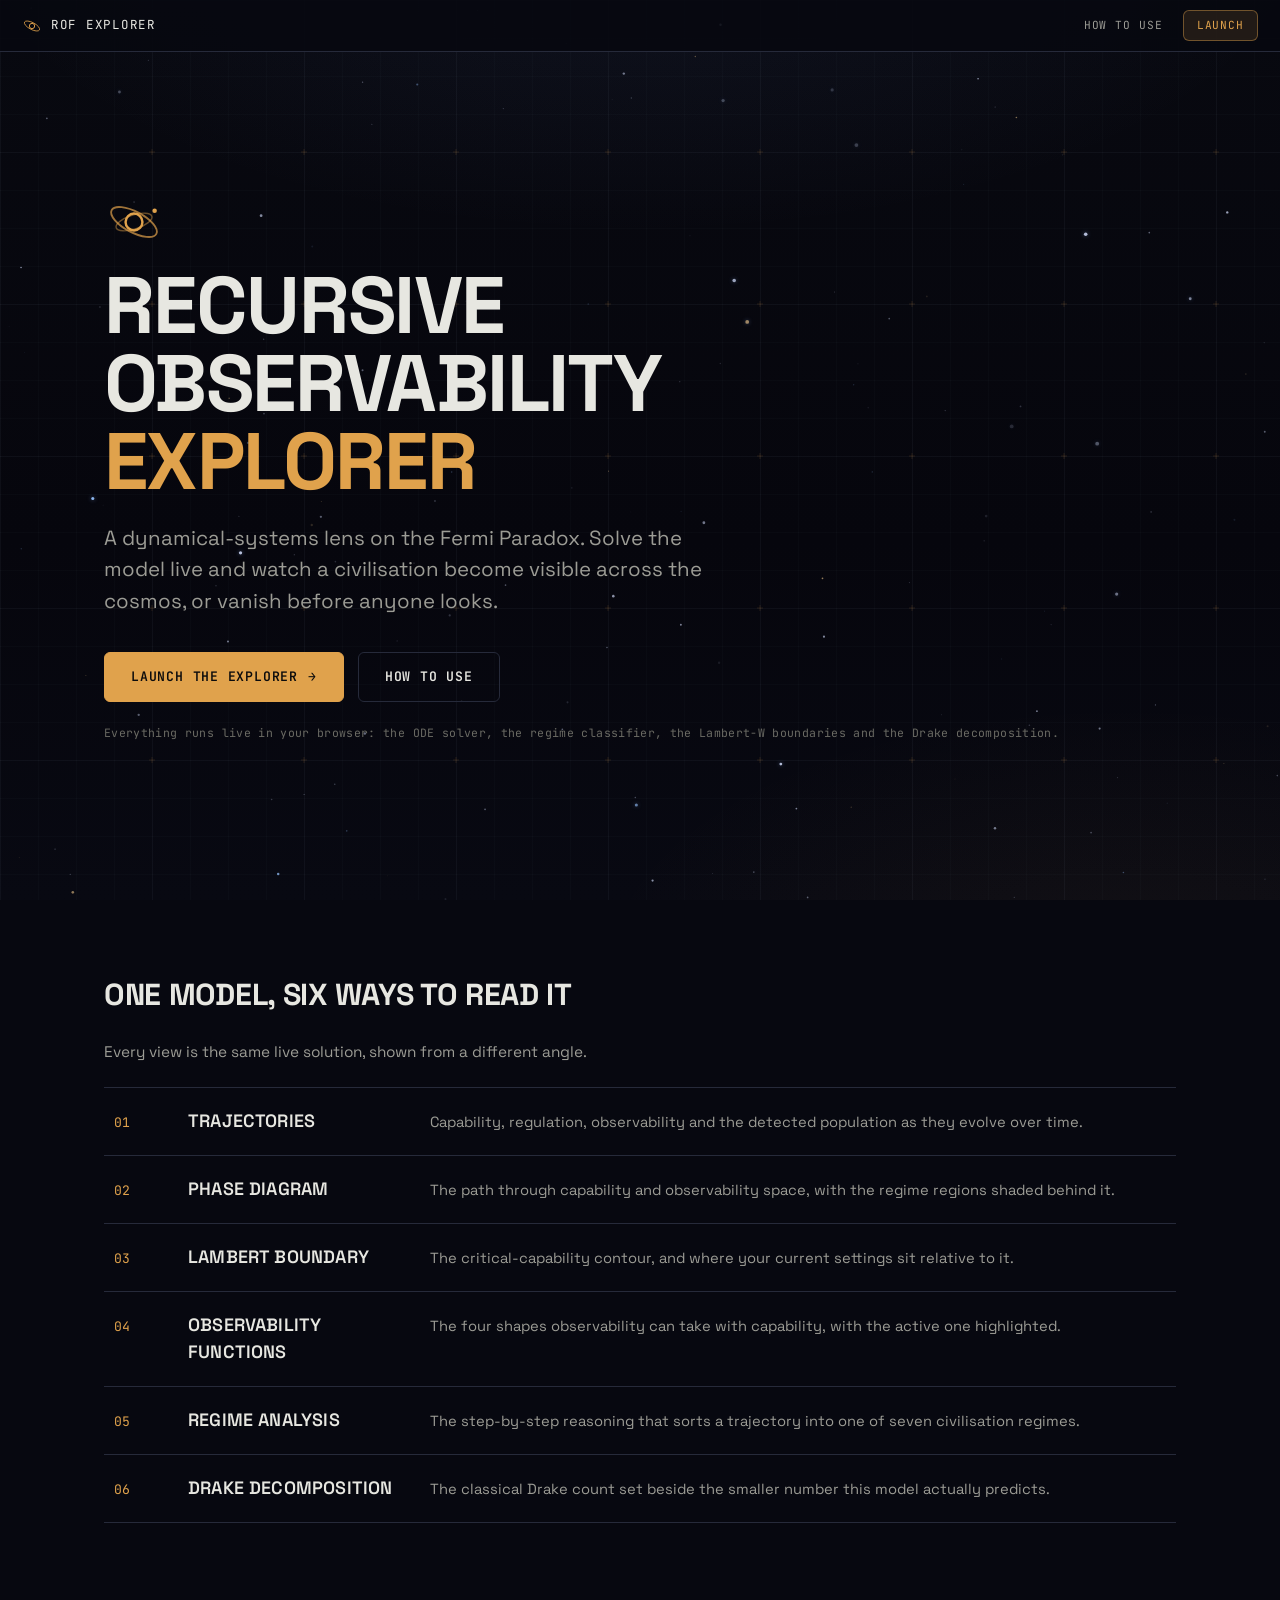
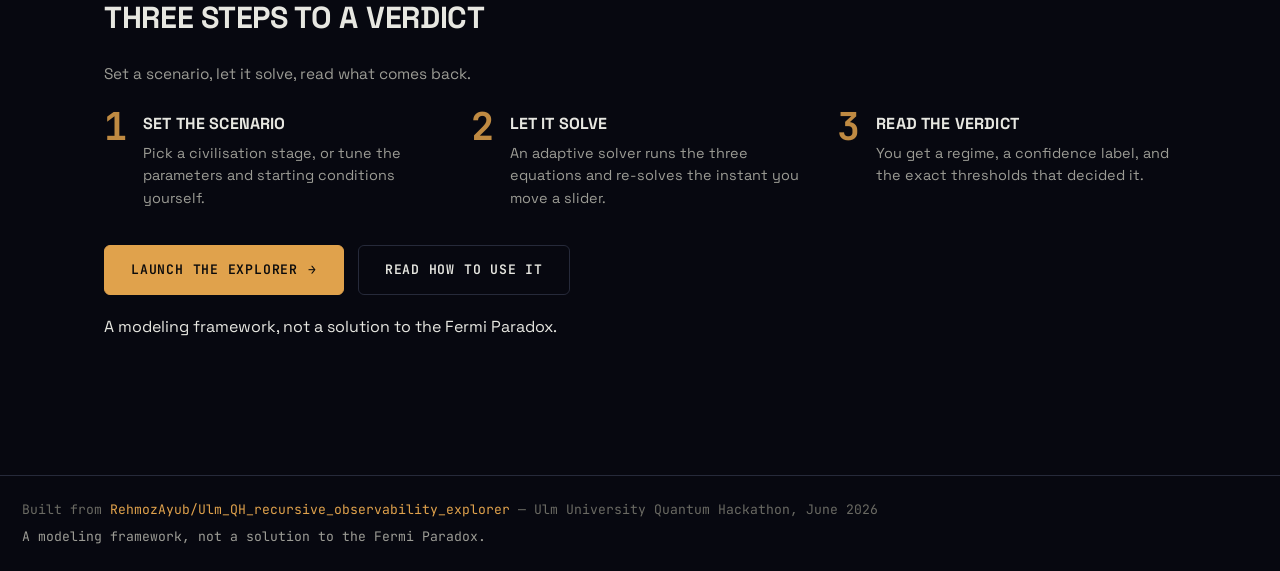
==== web_version/index.html @ b0ee8b1f "Recursive Observability Explorer: browser simulator and Python reference model" ====
<!DOCTYPE html>
<html lang="en">
<head>
  <meta charset="UTF-8" />
  <meta name="viewport" content="width=device-width, initial-scale=1.0" />
  <title>Recursive Observability Explorer — Welcome</title>
  <meta name="description" content="Welcome to the Recursive Observability Explorer: an interactive deep-space simulator for exploring the Fermi Paradox through the Recursive Observability Filter (ROF) dynamical-systems model." />
  <link rel="preconnect" href="https://fonts.googleapis.com" />
  <link rel="preconnect" href="https://fonts.gstatic.com" crossorigin />
  <link href="https://fonts.googleapis.com/css2?family=Space+Grotesk:wght@400;500;600;700&family=JetBrains+Mono:wght@400;500;600&display=swap" rel="stylesheet" />
  <link rel="stylesheet" href="css/style.css" />
  <link rel="icon" href="data:image/svg+xml,%3Csvg xmlns='http://www.w3.org/2000/svg' viewBox='0 0 32 32'%3E%3Crect width='32' height='32' fill='%23070810'/%3E%3Ccircle cx='16' cy='16' r='5' fill='none' stroke='%23e0a24c' stroke-width='2'/%3E%3Cellipse cx='16' cy='16' rx='13' ry='5.5' fill='none' stroke='%23e0a24c' stroke-width='1.4' transform='rotate(28 16 16)'/%3E%3C/svg%3E" />
</head>
<body>
  <canvas id="bg-canvas" aria-hidden="true"></canvas>

  <nav class="topbar">
    <a class="brand" href="index.html">
      <svg viewBox="0 0 64 64" fill="none" aria-hidden="true" xmlns="http://www.w3.org/2000/svg">
        <circle cx="32" cy="32" r="8.5" stroke="currentColor" stroke-width="3"/>
        <ellipse cx="32" cy="32" rx="27" ry="11" stroke="currentColor" stroke-width="2.4" transform="rotate(28 32 32)"/>
      </svg>
      <span>ROF Explorer</span>
    </a>
    <div class="topbar-links">
      <a href="guide.html">How to use</a>
      <a class="primary" href="explorer.html">Launch</a>
    </div>
  </nav>

  <div class="lander-wrap">
    <!-- HERO -->
    <header class="lhero">
      <svg class="logo-xl spin-slow rise" viewBox="0 0 64 64" fill="none" aria-label="Recursive Observability Explorer logo" xmlns="http://www.w3.org/2000/svg">
        <circle cx="32" cy="32" r="9" stroke="currentColor" stroke-width="2.6"/>
        <ellipse cx="32" cy="32" rx="27" ry="11" stroke="currentColor" stroke-width="2" transform="rotate(28 32 32)" style="opacity:.7"/>
        <ellipse cx="32" cy="32" rx="20" ry="7.5" stroke="currentColor" stroke-width="1.5" transform="rotate(-18 32 32)" style="opacity:.45"/>
        <circle cx="54" cy="20" r="2.4" fill="currentColor"/>
      </svg>
      <h1 class="rise d1">Recursive<br />Observability<br /><span class="amber">Explorer</span></h1>
      <p class="lead rise d2">A dynamical-systems lens on the Fermi Paradox. Solve the model live and watch a civilisation become visible across the cosmos, or vanish before anyone looks.</p>
      <div class="cta-row rise d3">
        <a class="btn-cta primary" href="explorer.html">Launch the Explorer <span class="arrow">&rarr;</span></a>
        <a class="btn-cta ghost" href="guide.html">How to use</a>
      </div>
      <p class="microline rise d4">Everything runs live in your browser: the ODE solver, the regime classifier, the Lambert-W boundaries and the Drake decomposition.</p>
    </header>

    <!-- WHAT YOU CAN DO — editorial index, not cards -->
    <section class="lsection">
      <div class="lsection-head reveal">
        <h2 class="section-head">One model, six ways to read it</h2>
        <p class="section-note">Every view is the same live solution, shown from a different angle.</p>
      </div>
      <ol class="index-list">
        <li class="index-row reveal"><span class="ix-num">01</span><span class="ix-name">Trajectories</span><span class="ix-desc">Capability, regulation, observability and the detected population as they evolve over time.</span></li>
        <li class="index-row reveal"><span class="ix-num">02</span><span class="ix-name">Phase Diagram</span><span class="ix-desc">The path through capability and observability space, with the regime regions shaded behind it.</span></li>
        <li class="index-row reveal"><span class="ix-num">03</span><span class="ix-name">Lambert Boundary</span><span class="ix-desc">The critical-capability contour, and where your current settings sit relative to it.</span></li>
        <li class="index-row reveal"><span class="ix-num">04</span><span class="ix-name">Observability Functions</span><span class="ix-desc">The four shapes observability can take with capability, with the active one highlighted.</span></li>
        <li class="index-row reveal"><span class="ix-num">05</span><span class="ix-name">Regime Analysis</span><span class="ix-desc">The step-by-step reasoning that sorts a trajectory into one of seven civilisation regimes.</span></li>
        <li class="index-row reveal"><span class="ix-num">06</span><span class="ix-name">Drake Decomposition</span><span class="ix-desc">The classical Drake count set beside the smaller number this model actually predicts.</span></li>
      </ol>
    </section>

    <!-- HOW IT WORKS — stepped flow, not boxes -->
    <section class="lsection">
      <div class="lsection-head reveal">
        <h2 class="section-head">Three steps to a verdict</h2>
        <p class="section-note">Set a scenario, let it solve, read what comes back.</p>
      </div>
      <ol class="stepflow">
        <li class="step reveal"><span class="step-n">1</span><div class="step-body"><h3>Set the scenario</h3><p>Pick a civilisation stage, or tune the parameters and starting conditions yourself.</p></div></li>
        <li class="step reveal" style="--d:.08s"><span class="step-n">2</span><div class="step-body"><h3>Let it solve</h3><p>An adaptive solver runs the three equations and re-solves the instant you move a slider.</p></div></li>
        <li class="step reveal" style="--d:.16s"><span class="step-n">3</span><div class="step-body"><h3>Read the verdict</h3><p>You get a regime, a confidence label, and the exact thresholds that decided it.</p></div></li>
      </ol>
      <div class="cta-row reveal" style="margin-top:36px">
        <a class="btn-cta primary" href="explorer.html">Launch the Explorer <span class="arrow">&rarr;</span></a>
        <a class="btn-cta ghost" href="guide.html">Read how to use it</a>
      </div>
      <p class="microline reveal" style="--d:.1s;margin-top:20px">A modeling framework, not a solution to the Fermi Paradox.</p>
    </section>
  </div>

  <footer class="site-foot">
    <div>Built from
      <a href="https://github.com/RehmozAyub/Ulm_QH_recursive_observability_explorer" target="_blank" rel="noopener">RehmozAyub/Ulm_QH_recursive_observability_explorer</a>
      — Ulm University Quantum Hackathon, June 2026
    </div>
    <div class="fdisc">A modeling framework, not a solution to the Fermi Paradox.</div>
  </footer>

  <script src="js/background.js"></script>
  <script src="js/motion.js"></script>
</body>
</html>
---- web_version/css/style.css ----
/* ==========================================================================
   Recursive Observability Explorer — BRUTALIST INSTRUMENT theme
   Swiss-scientific / terminal reskin. Same DOM contract as the space version;
   only the visual language changes. Flat panels, hairline rules, mono numerics,
   one restrained accent (amber). No glass blur, no gradients, no glow.
   ========================================================================== */
:root {
  /* --- deep-space instrument shell (blue-black, not pure grey) --- */
  --bg: #070810;
  --bg-2: #0d0e18;
  --glass: #10121c;          /* solid panel (was frosted glass) */
  --glass-strong: #131522;
  --glass-border: #262a3a;   /* hairline rule */
  --glass-border-hi: #454b63;
  --grid-line: rgba(200, 214, 255, 0.05);

  --text: #e7e7e1;
  --text-dim: #9c9c95;
  --text-faint: #6a6a63;

  /* single chrome accent — every interactive affordance uses this */
  --accent: #e0a24c;
  --accent-ink: #0b0b0c;
  --accent-wash: rgba(224, 162, 76, 0.12);
  --accent-line: rgba(224, 162, 76, 0.42);

  /* categorical DATA colors — kept identical to the Plotly series so the UI
     colour-codes match the charts (I=cyan, R=coral, O=gold, N=green, P=purple).
     These appear only where they encode data. */
  --cyan: #4fc7e0;
  --coral: #e8746e;
  --gold: #e6b53c;
  --purple: #9b7ff0;
  --green: #5ac37d;
  --blue-badge: #5aa9e6;
  --yellow-badge: #e0a24c;
  --red-badge: #e8746e;

  --shadow: 0 12px 34px rgba(0, 0, 0, 0.5);
  --shadow-hi: 0 16px 44px rgba(0, 0, 0, 0.55), 0 0 0 1px var(--accent-line);
  --radius: 9px;
  --radius-sm: 6px;
  --font: "Space Grotesk", -apple-system, BlinkMacSystemFont, "Segoe UI", sans-serif;
  --mono: "JetBrains Mono", ui-monospace, "SF Mono", Menlo, monospace;
}

* { box-sizing: border-box; }
html { scroll-behavior: smooth; }
body {
  margin: 0;
  font-family: var(--font);
  color: var(--text);
  background: var(--bg);
  overflow-x: hidden;
  line-height: 1.5;
  -webkit-font-smoothing: antialiased;
}

/* deep-space wash under the starfield + survey grid canvas */
body::before {
  content: "";
  position: fixed;
  inset: 0;
  background:
    radial-gradient(ellipse 85% 55% at 50% -8%, rgba(120, 150, 230, 0.08), transparent 62%),
    radial-gradient(ellipse 70% 50% at 88% 108%, rgba(224, 162, 76, 0.05), transparent 60%),
    linear-gradient(180deg, #080910, #06060d 60%, #080912);
  z-index: -3;
  pointer-events: none;
}
#bg-canvas {
  position: fixed;
  inset: 0;
  width: 100%;
  height: 100%;
  z-index: -2;
  pointer-events: none;
}

/* ---------------------------------------------------------------- layout */
.wrap { max-width: 1580px; margin: 0 auto; padding: 0 22px 80px; }

/* ---------------------------------------------------------------- hero (left-aligned, brutalist) */
header.hero {
  padding: 56px 22px 26px;
  max-width: 1580px;
  margin: 0 auto;
  text-align: left;
  border-bottom: 1px solid var(--glass-border);
}
.hero .logo-row {
  display: flex; align-items: center; justify-content: flex-start; gap: 16px;
  margin-bottom: 14px;
}
.hero svg.logo { width: 46px; height: 46px; filter: none; }
.hero h1 {
  font-size: clamp(1.9rem, 4.6vw, 3.3rem);
  font-weight: 700;
  letter-spacing: -0.02em;
  text-transform: uppercase;
  margin: 0;
  color: var(--text);
  line-height: 1.02;
}
.hero .eyebrow {
  font-family: var(--mono);
  font-size: 0.72rem;
  letter-spacing: 0.28em;
  text-transform: uppercase;
  color: var(--accent);
  margin: 0 0 10px;
}
.hero .subtitle {
  color: var(--text-dim);
  font-size: clamp(0.92rem, 1.6vw, 1.1rem);
  margin: 14px 0 0;
  max-width: 760px;
  font-weight: 400;
}
.hero .disclaimer {
  margin-top: 16px;
  display: inline-block;
  font-family: var(--mono);
  font-size: 0.74rem;
  letter-spacing: 0.04em;
  color: var(--accent);
  background: var(--accent-wash);
  border: 1px solid var(--accent-line);
  border-radius: var(--radius-sm);
  padding: 6px 12px;
}

/* ---------------------------------------------------------------- flat panel (was .glass) */
.glass {
  position: relative;
  background:
    linear-gradient(180deg, rgba(255, 255, 255, 0.015), transparent 120px),
    var(--glass);
  border: 1px solid var(--glass-border);
  border-radius: var(--radius);
  box-shadow: var(--shadow), inset 0 1px 0 rgba(255, 255, 255, 0.04);
}

/* HUD corner brackets on content panels — gives the console framing so panels
   read as instruments, not plain squares. */
.panel-pad, .drake-card { position: relative; }
.panel-pad::before, .panel-pad::after,
.drake-card::before, .drake-card::after {
  content: ""; position: absolute; width: 13px; height: 13px;
  border: 1px solid var(--accent-line); pointer-events: none; opacity: .7;
  transition: opacity .2s, width .2s, height .2s;
}
.panel-pad::before, .drake-card::before { top: 7px; left: 7px; border-right: 0; border-bottom: 0; }
.panel-pad::after, .drake-card::after { bottom: 7px; right: 7px; border-left: 0; border-top: 0; }
.panel-pad:hover::before, .panel-pad:hover::after,
.drake-card:hover::before, .drake-card:hover::after { opacity: 1; width: 16px; height: 16px; }

/* ---------------------------------------------------------------- app grid */
.app-grid {
  display: grid;
  grid-template-columns: 372px minmax(0, 1fr);
  gap: 20px;
  align-items: start;
  margin-top: 20px;
}

/* ---------------------------------------------------------------- sidebar */
.sidebar {
  position: sticky;
  top: 68px;
  max-height: calc(100vh - 84px);
  overflow-y: auto;
  padding: 18px 16px;
  scrollbar-width: thin;
  scrollbar-color: var(--glass-border-hi) transparent;
}
.sidebar::-webkit-scrollbar { width: 8px; }
.sidebar::-webkit-scrollbar-thumb { background: var(--glass-border-hi); border-radius: 0; }

.side-title {
  font-family: var(--mono);
  font-size: 0.68rem; text-transform: uppercase; letter-spacing: 0.16em;
  color: var(--text-faint); margin: 0 0 9px; font-weight: 600;
  padding-bottom: 4px; border-bottom: 1px solid var(--glass-border);
}
.side-title::before { content: "// "; color: var(--accent); }
.side-title + .field, .side-title + .selectors-grid { margin-top: 2px; }
.field { margin-bottom: 12px; }
.field > label {
  display: block; font-size: 0.78rem; color: var(--text-dim);
  margin-bottom: 5px; font-weight: 500;
}
select, .btn {
  width: 100%;
  font-family: var(--font);
  font-size: 0.88rem;
  color: var(--text);
  background: var(--bg-2);
  border: 1px solid var(--glass-border);
  border-radius: var(--radius-sm);
  padding: 9px 11px;
  cursor: pointer;
  transition: border-color .14s, background .14s;
}
select:hover, select:focus, .btn:hover { border-color: var(--accent-line); outline: none; }
select:focus { box-shadow: inset 0 0 0 1px var(--accent-line); }
select option { background: #121214; color: var(--text); }

.selectors-grid { display: grid; grid-template-columns: 1fr 1fr; gap: 10px; }
.selectors-grid .field { margin-bottom: 8px; }

/* toggle */
.toggle-row { display: flex; align-items: center; justify-content: space-between; gap: 10px; margin-bottom: 14px; }
.toggle-row label { font-size: 0.82rem; color: var(--text-dim); }
.switch { position: relative; width: 44px; height: 22px; flex: 0 0 auto; }
.switch input { opacity: 0; width: 0; height: 0; }
.slider-toggle {
  position: absolute; cursor: pointer; inset: 0;
  background: #202024; border-radius: var(--radius-sm); transition: .18s;
  border: 1px solid var(--glass-border);
}
.slider-toggle::before {
  content: ""; position: absolute; height: 14px; width: 14px; left: 3px; top: 3px;
  background: #8a8a82; border-radius: 1px; transition: .18s;
}
.switch input:checked + .slider-toggle { background: var(--accent-wash); border-color: var(--accent-line); }
.switch input:checked + .slider-toggle::before { transform: translateX(21px); background: var(--accent); }
.switch input:focus-visible + .slider-toggle { box-shadow: 0 0 0 2px var(--accent-line); }

.btn-row { display: grid; grid-template-columns: 1fr 1fr; gap: 10px; margin: 6px 0 4px; }
.btn { text-align: center; }
.btn.accent {
  background: var(--accent);
  color: var(--accent-ink);
  border-color: var(--accent);
  font-weight: 600;
}
.btn.accent:hover { background: #eeb463; border-color: #eeb463; }
.btn:active { transform: translateY(1px); }

hr.div { border: none; border-top: 1px solid var(--glass-border); margin: 16px 0; }

/* collapsible parameter groups */
.pgroup { border: 1px solid var(--glass-border); border-radius: var(--radius-sm); margin-bottom: 8px; overflow: hidden; }
.pgroup > summary {
  list-style: none; cursor: pointer; padding: 10px 12px;
  font-family: var(--mono);
  font-size: 0.76rem; font-weight: 600; color: var(--text); letter-spacing: 0.02em;
  display: flex; align-items: center; justify-content: space-between;
  background: var(--bg-2);
  user-select: none;
}
.pgroup > summary::-webkit-details-marker { display: none; }
.pgroup > summary::after { content: "[+]"; color: var(--text-faint); font-family: var(--mono); font-size: 0.72rem; }
.pgroup[open] > summary::after { content: "[-]"; color: var(--accent); }
.pgroup .pgroup-body { padding: 6px 12px 12px; }

/* individual slider */
.slider-item { margin: 10px 0; }
.slider-item .sl-head { display: flex; justify-content: space-between; align-items: baseline; margin-bottom: 5px; }
.slider-item .sl-label { font-size: 0.76rem; color: var(--text-dim); }
.slider-item .sl-val {
  font-family: var(--mono); font-size: 0.76rem; color: var(--accent);
  background: var(--accent-wash); padding: 1px 7px; border-radius: var(--radius-sm);
  min-width: 54px; text-align: right;
}
input[type="range"] {
  -webkit-appearance: none; appearance: none; width: 100%; height: 3px;
  background: #2c2c31;
  border-radius: 0; outline: none; cursor: pointer; margin: 7px 0;
}
input[type="range"]::-webkit-slider-thumb {
  -webkit-appearance: none; appearance: none; width: 13px; height: 13px; border-radius: 1px;
  background: var(--accent); border: none; box-shadow: none; cursor: pointer;
}
input[type="range"]::-moz-range-thumb {
  width: 13px; height: 13px; border-radius: 1px; background: var(--accent); border: none;
  box-shadow: none; cursor: pointer;
}
input[type="range"]:focus-visible::-webkit-slider-thumb { box-shadow: 0 0 0 2px var(--accent-line); }

.ic-grid { display: grid; grid-template-columns: 1fr 1fr 1fr; gap: 10px; }

/* ---------------------------------------------------------------- main content */
.main-col { min-width: 0; display: flex; flex-direction: column; gap: 20px; }

/* tabs */
.tabs {
  display: flex; flex-wrap: wrap; gap: 0; padding: 0;
  border: 1px solid var(--glass-border);
}
.tab-btn {
  font-family: var(--mono); font-size: 0.76rem; font-weight: 500; letter-spacing: 0.04em;
  text-transform: uppercase;
  color: var(--text-dim); background: transparent;
  border: none; border-right: 1px solid var(--glass-border); border-bottom: 2px solid transparent;
  border-radius: 0; padding: 11px 16px; cursor: pointer; transition: all .14s; white-space: nowrap;
}
.tab-btn:last-child { border-right: none; }
.tab-btn:hover { color: var(--text); background: rgba(255,255,255,.03); }
.tab-btn.active {
  color: var(--accent);
  background: var(--accent-wash);
  border-bottom-color: var(--accent);
}

.tab-panel { display: none; }
.tab-panel.active { display: block; animation: fade .24s ease; }
@keyframes fade { from { opacity: 0; transform: translateY(4px); } to { opacity: 1; transform: none; } }

.panel-pad { padding: 18px 20px; }
.panel-head {
  margin: 0 0 4px; font-size: 1.02rem; font-weight: 600; letter-spacing: 0.01em;
  text-transform: uppercase;
}
.panel-sub { margin: 0 0 14px; color: var(--text-dim); font-size: 0.84rem; }

.plot { width: 100%; min-height: 340px; }
.plot-tall { min-height: 460px; }
.plot-stack { display: flex; flex-direction: column; gap: 20px; }

/* 3D state-space comparison block (Plotly 3D vs three.js) */
.plot3d-block { padding: 18px 20px; }
.plot3d-head { display: flex; align-items: flex-start; justify-content: space-between; gap: 16px; margin-bottom: 14px; }
.compare-note {
  font-family: var(--mono); font-size: 0.62rem; text-transform: uppercase; letter-spacing: 0.14em;
  color: var(--accent); border: 1px solid var(--accent-line); background: var(--accent-wash);
  border-radius: var(--radius-sm); padding: 4px 9px; white-space: nowrap; flex: 0 0 auto;
}
.plot3d-grid { display: grid; grid-template-columns: 1fr 1fr; gap: 16px; }
@media (max-width: 900px) { .plot3d-grid { grid-template-columns: 1fr; } }
.plot3d-cell { border: 1px solid var(--glass-border); border-radius: var(--radius-sm); overflow: hidden; background: var(--bg-2); }
.plot3d-label {
  font-family: var(--mono); font-size: 0.68rem; text-transform: uppercase; letter-spacing: 0.1em;
  color: var(--text-dim); padding: 8px 12px; border-bottom: 1px solid var(--glass-border);
  display: flex; align-items: center; gap: 8px;
}
.plot3d-label::before { content: ""; width: 6px; height: 6px; border-radius: 50%; background: var(--accent); }
.plot3d-view { width: 100%; height: 340px; position: relative; }
.plot3d-view canvas { display: block; }
.plot3d-axes {
  font-family: var(--mono); font-size: 0.66rem; color: var(--text-faint); letter-spacing: 0.04em;
  padding: 7px 12px; border-top: 1px solid var(--glass-border); text-align: center;
}
.three-fallback {
  display: flex; align-items: center; justify-content: center; height: 100%; padding: 24px;
  text-align: center; color: var(--text-faint); font-family: var(--mono); font-size: 0.78rem; line-height: 1.6;
}

/* narrative interpretation boxes (one per view, tone-coloured) */
.narrative {
  display: flex; gap: 12px; align-items: flex-start;
  border: 1px solid var(--glass-border); border-left-width: 3px;
  border-radius: var(--radius-sm); background: var(--bg-2); padding: 12px 15px;
}
.narrative:empty { display: none; }
.narr-dot { width: 8px; height: 8px; border-radius: 50%; margin-top: 6px; flex: 0 0 auto; background: var(--text-faint); }
.narr-body { min-width: 0; }
.narr-title { margin: 0 0 3px; font-size: 0.9rem; font-weight: 600; letter-spacing: 0.01em; color: var(--text); }
.narr-text { margin: 0; color: var(--text-dim); font-size: 0.86rem; line-height: 1.5; }
.narrative.good { border-left-color: var(--green); }
.narrative.good .narr-dot { background: var(--green); box-shadow: 0 0 8px rgba(90, 195, 125, 0.5); }
.narrative.good .narr-title { color: var(--green); }
.narrative.warn { border-left-color: var(--accent); }
.narrative.warn .narr-dot { background: var(--accent); box-shadow: 0 0 8px rgba(224, 162, 76, 0.5); }
.narrative.warn .narr-title { color: var(--accent); }
.narrative.bad { border-left-color: var(--coral); }
.narrative.bad .narr-dot { background: var(--coral); box-shadow: 0 0 8px rgba(232, 116, 110, 0.5); }
.narrative.bad .narr-title { color: var(--coral); }
.narrative.neutral { border-left-color: var(--glass-border-hi); }

/* findings panel (synthesised summary) */
.findings-panel { border-top: 2px solid var(--accent); }
.findings-head { display: flex; align-items: center; justify-content: space-between; gap: 12px; }
.btn-copy {
  font-family: var(--mono); font-size: 0.68rem; text-transform: uppercase; letter-spacing: 0.08em;
  color: var(--accent); background: var(--accent-wash); border: 1px solid var(--accent-line);
  border-radius: var(--radius-sm); padding: 6px 13px; cursor: pointer; transition: all .15s; flex: 0 0 auto;
}
.btn-copy:hover { background: var(--accent); color: var(--accent-ink); }
.btn-copy:active { transform: translateY(1px); }
.btn-copy.copied { background: var(--green); border-color: var(--green); color: var(--accent-ink); }
.narr-summary .narr-title { font-size: 0.95rem; }
.narr-summary .narr-text { font-size: 0.95rem; line-height: 1.62; color: var(--text); }

/* two-column inside a panel */
.two-col { display: grid; grid-template-columns: 1fr 1fr; gap: 20px; }
@media (max-width: 1100px) { .two-col { grid-template-columns: 1fr; } }

/* regime verdict card */
.verdict {
  display: grid; grid-template-columns: 1fr; gap: 16px; padding: 22px 24px;
  border-left: 3px solid var(--accent);
}
.verdict .regime-name {
  font-size: clamp(1.4rem, 3.2vw, 2.1rem); font-weight: 700; letter-spacing: -0.01em;
  text-transform: uppercase; line-height: 1.1;
}
.badge {
  display: inline-flex; align-items: center; gap: 7px;
  font-family: var(--mono);
  font-size: 0.76rem; font-weight: 600; padding: 5px 12px; border-radius: var(--radius-sm);
  width: fit-content; letter-spacing: 0.03em;
}
.badge.blue { color: var(--blue-badge); background: rgba(90,169,230,.12); border: 1px solid rgba(90,169,230,.38); }
.badge.yellow { color: var(--yellow-badge); background: var(--accent-wash); border: 1px solid var(--accent-line); }
.badge.red { color: var(--red-badge); background: rgba(232,116,110,.12); border: 1px solid rgba(232,116,110,.38); }
.verdict .desc { color: var(--text-dim); font-size: 0.92rem; }
.verdict .reasons-title { font-family: var(--mono); font-size: 0.7rem; text-transform: uppercase; letter-spacing: .14em; color: var(--text-faint); margin: 4px 0 4px; }
.verdict ul.reasons { margin: 0; padding-left: 16px; list-style: none; }
.verdict ul.reasons li { font-family: var(--mono); font-size: 0.8rem; color: var(--text); margin: 5px 0; position: relative; padding-left: 14px; }
.verdict ul.reasons li::before { content: ">"; position: absolute; left: 0; color: var(--accent); }

.stat-strip { display: grid; grid-template-columns: repeat(auto-fit, minmax(118px, 1fr)); gap: 10px; }
.stat {
  background: var(--bg-2); border: 1px solid var(--glass-border);
  border-radius: var(--radius-sm); padding: 11px 13px;
  transition: border-color .18s, transform .18s;
}
.stat:hover { border-color: var(--accent-line); transform: translateY(-2px); }
.stat .k { font-family: var(--mono); font-size: 0.66rem; text-transform: uppercase; letter-spacing: .1em; color: var(--text-faint); }
.stat .v { font-family: var(--mono); font-size: 1.08rem; font-weight: 600; margin-top: 3px; color: var(--text); }

/* equations */
.eq-block { padding: 18px 22px 20px; }
.eq-block > .panel-sub { margin-bottom: 14px; }
.eq-block .katex-line { margin: 10px 0; overflow-x: auto; overflow-y: hidden; }
.eq-block .katex-line::-webkit-scrollbar { height: 5px; }
.eq-block .katex-line::-webkit-scrollbar-thumb { background: var(--glass-border-hi); border-radius: 4px; }
.eq-link { color: var(--accent); text-decoration: none; font-family: var(--mono); font-size: 0.78rem; white-space: nowrap; border-bottom: 1px solid transparent; }
.eq-link:hover { border-bottom-color: var(--accent-line); }
/* labelled equation rows (Detection / Hierarchy / Lambert) */
.eq-row {
  display: flex; align-items: center; gap: 16px; margin: 6px 0;
  padding: 10px 0; border-top: 1px solid var(--glass-border);
}
.eq-row .katex-line { margin: 0; flex: 1 1 auto; min-width: 0; }
.eq-tag {
  font-family: var(--mono); font-size: 0.62rem; text-transform: uppercase; letter-spacing: 0.12em;
  color: var(--accent); background: var(--accent-wash); border: 1px solid var(--accent-line);
  border-radius: var(--radius-sm); padding: 4px 9px; white-space: nowrap; flex: 0 0 auto; align-self: center;
}
@media (max-width: 720px) { .eq-row { flex-direction: column; align-items: flex-start; gap: 8px; } }
.eq-note { color: var(--text-dim); font-size: 0.86rem; margin-top: 10px; }
.eq-note code { font-family: var(--mono); color: var(--accent); background: var(--accent-wash); padding: 1px 6px; border-radius: var(--radius-sm); }

details.about > summary {
  cursor: pointer; list-style: none; font-weight: 600; font-size: 0.94rem;
  font-family: var(--mono); text-transform: uppercase; letter-spacing: 0.04em;
  padding: 14px 20px; display: flex; align-items: center; justify-content: space-between;
}
details.about > summary::-webkit-details-marker { display: none; }
details.about > summary::after { content: "[+]"; color: var(--text-faint); font-family: var(--mono); }
details.about[open] > summary::after { content: "[-]"; color: var(--accent); }

/* drake decomposition */
.drake-cols { display: grid; grid-template-columns: 1fr 1fr; gap: 20px; }
@media (max-width: 1100px) { .drake-cols { grid-template-columns: 1fr; } }
.drake-card { padding: 20px; }
.drake-card h4 { margin: 0 0 4px; font-size: 0.98rem; text-transform: uppercase; letter-spacing: 0.03em; }
.drake-card .n-out { font-family: var(--mono); font-size: 1.5rem; font-weight: 700; margin: 8px 0 16px; }
.chain { display: flex; flex-wrap: wrap; gap: 7px; align-items: center; }
.chain .factor {
  background: var(--bg-2); border: 1px solid var(--glass-border); border-radius: var(--radius-sm);
  padding: 6px 10px; font-size: 0.76rem; text-align: center; min-width: 56px;
}
.chain .factor .fk { color: var(--text-faint); font-size: 0.64rem; display: block; font-family: var(--mono); }
.chain .factor .fv { font-family: var(--mono); color: var(--text); }
.chain .op { color: var(--accent); font-size: 0.85rem; font-family: var(--mono); }
.drake-sliders { margin-top: 18px; }

.warn-panel {
  padding: 22px 24px; border-radius: var(--radius);
  background: var(--accent-wash); border: 1px solid var(--accent-line);
  color: var(--accent); font-size: 0.92rem;
}
.warn-panel strong { display: block; margin-bottom: 6px; font-size: 1.0rem; }
.warn-panel code { color: var(--text); }

.lambert-status { display: flex; gap: 12px; align-items: center; margin-top: 14px; flex-wrap: wrap; }
.lambert-status .pill {
  font-family: var(--mono); font-size: 0.82rem; padding: 7px 13px; border-radius: var(--radius-sm);
  border: 1px solid var(--glass-border); background: var(--bg-2);
}
.pill.safe { color: var(--green); background: rgba(90,195,125,.1); border-color: rgba(90,195,125,.38); }
.pill.exceed { color: var(--coral); background: rgba(232,116,110,.1); border-color: rgba(232,116,110,.38); }

/* footer */
footer.site-foot {
  max-width: 1580px; margin: 40px auto 0; padding: 24px 22px; text-align: left;
  color: var(--text-faint); font-size: 0.82rem; font-family: var(--mono);
  border-top: 1px solid var(--glass-border);
}
footer.site-foot a { color: var(--accent); text-decoration: none; }
footer.site-foot a:hover { text-decoration: underline; }
footer.site-foot .fdisc { color: var(--text-dim); margin-top: 8px; }

/* multi-preset chips for phase diagram (colour-coded by overlay via --c) */
.overlay-chips { display: flex; flex-wrap: wrap; gap: 6px; margin-bottom: 14px; }
.chip {
  font-family: var(--mono);
  font-size: 0.72rem; padding: 5px 10px; border-radius: var(--radius-sm); cursor: pointer;
  border: 1px solid var(--glass-border); color: var(--text-dim); background: var(--bg-2);
  transition: all .14s; user-select: none;
}
.chip:hover { border-color: var(--glass-border-hi); color: var(--text); }
.chip.on {
  color: var(--text);
  background: color-mix(in srgb, var(--c, var(--accent)) 16%, transparent);
  border-color: var(--c, var(--accent));
  box-shadow: inset 2px 0 0 var(--c, var(--accent));
}

/* responsive */
@media (max-width: 980px) {
  .app-grid { grid-template-columns: 1fr; }
  .sidebar { position: relative; top: 0; max-height: none; }
  .tabs { flex-wrap: wrap; }
}
@media (max-width: 560px) {
  .wrap { padding: 0 12px 60px; }
  header.hero { padding: 40px 14px 20px; }
  .selectors-grid { grid-template-columns: 1fr; }
  .ic-grid { grid-template-columns: 1fr; }
  .stat-strip { grid-template-columns: 1fr 1fr; }
  .tab-btn { border-bottom: 1px solid var(--glass-border); }
}

/* ==========================================================================
   MULTI-PAGE CHROME + MOTION LAYER (welcome / guide / explorer nav)
   ========================================================================== */

/* --- slim sticky top nav (explorer + guide) --- */
.topbar {
  position: sticky; top: 0; z-index: 30;
  display: flex; align-items: center; justify-content: space-between;
  height: 52px; padding: 0 22px;
  background: rgba(7, 8, 16, 0.9);
  border-bottom: 1px solid var(--glass-border);
}
.topbar .brand {
  font-family: var(--mono); font-size: 0.78rem; letter-spacing: 0.14em;
  text-transform: uppercase; color: var(--text); text-decoration: none;
  display: flex; align-items: center; gap: 9px;
}
.topbar .brand svg { width: 20px; height: 20px; color: var(--accent); }
.topbar-links { display: flex; gap: 6px; }
.topbar-links a {
  font-family: var(--mono); font-size: 0.7rem; text-transform: uppercase;
  letter-spacing: 0.08em; color: var(--text-dim); text-decoration: none;
  padding: 6px 13px; border: 1px solid transparent; border-radius: var(--radius-sm);
  transition: color .15s, border-color .15s, background .15s;
}
.topbar-links a:hover { color: var(--text); border-color: var(--glass-border); }
.topbar-links a.primary { color: var(--accent); border-color: var(--accent-line); background: var(--accent-wash); }
.topbar-links a.primary:hover { background: var(--accent); color: var(--accent-ink); border-color: var(--accent); }

/* --- welcome / landing --- */
.lander-wrap { max-width: 1120px; margin: 0 auto; padding: 0 24px 80px; }
.lhero {
  min-height: calc(100dvh - 52px);
  display: flex; flex-direction: column; justify-content: center;
  padding: 40px 0 48px;
}
.lhero h1 {
  font-size: clamp(2.4rem, 7.2vw, 5rem);
  text-transform: uppercase; letter-spacing: -0.02em; line-height: 0.98;
  margin: 6px 0 0; color: var(--text);
}
.lhero h1 .amber { color: var(--accent); }
.lhero .lead {
  color: var(--text-dim); font-size: clamp(1rem, 2vw, 1.28rem);
  max-width: 640px; margin: 22px 0 0; line-height: 1.55;
}
.lhero .logo-xl { width: 60px; height: 60px; color: var(--accent); margin-bottom: 8px; }
.cta-row { display: flex; gap: 14px; margin-top: 34px; flex-wrap: wrap; }
.btn-cta {
  font-family: var(--mono); text-transform: uppercase; letter-spacing: 0.06em;
  font-size: 0.82rem; font-weight: 600; padding: 14px 26px; border-radius: var(--radius-sm);
  text-decoration: none; display: inline-flex; align-items: center; gap: 10px;
  border: 1px solid var(--glass-border); cursor: pointer;
  transition: transform .18s cubic-bezier(.16,1,.3,1), background .16s, border-color .16s, color .16s;
}
.btn-cta.primary { background: var(--accent); color: var(--accent-ink); border-color: var(--accent); }
.btn-cta.primary:hover { transform: translateY(-2px); background: #eeb463; }
.btn-cta.ghost { color: var(--text); background: transparent; }
.btn-cta.ghost:hover { transform: translateY(-2px); border-color: var(--accent-line); color: var(--accent); }
.btn-cta:active { transform: translateY(0); }
.btn-cta .arrow { transition: transform .18s; }
.btn-cta:hover .arrow { transform: translateX(4px); }
.lhero .microline {
  margin-top: 22px; font-family: var(--mono); font-size: 0.72rem; color: var(--text-faint);
  letter-spacing: 0.03em;
}

/* landing feature overview */
.section-label {
  font-family: var(--mono); font-size: 0.7rem; letter-spacing: 0.2em; text-transform: uppercase;
  color: var(--accent); margin: 0 0 6px;
}
.section-head { font-size: clamp(1.3rem, 3vw, 1.9rem); text-transform: uppercase; letter-spacing: -0.01em; margin: 0 0 22px; }
.feat-grid { display: grid; grid-template-columns: repeat(3, 1fr); gap: 14px; }
@media (max-width: 820px) { .feat-grid { grid-template-columns: 1fr; } }
.feat {
  border: 1px solid var(--glass-border); border-radius: var(--radius); padding: 20px;
  background: var(--glass); transition: transform .2s, border-color .2s;
}
.feat:hover { transform: translateY(-3px); border-color: var(--accent-line); }
.feat .fnum { font-family: var(--mono); font-size: 0.68rem; color: var(--accent); letter-spacing: 0.12em; }
.feat h3 { margin: 10px 0 6px; font-size: 1.0rem; text-transform: uppercase; letter-spacing: 0.01em; }
.feat p { margin: 0; color: var(--text-dim); font-size: 0.85rem; line-height: 1.5; }

/* --- guide page --- */
.guide-wrap { max-width: 860px; margin: 0 auto; padding: 44px 24px 90px; }
.guide-wrap h1 { font-size: clamp(1.8rem, 5vw, 3rem); text-transform: uppercase; letter-spacing: -0.02em; margin: 0 0 8px; }
.guide-empty {
  margin-top: 28px; border: 1px dashed var(--glass-border); border-radius: var(--radius);
  padding: 56px 32px; text-align: center; color: var(--text-faint);
  font-family: var(--mono); font-size: 0.86rem; letter-spacing: 0.03em; line-height: 1.7;
}
.guide-empty .big { color: var(--accent); font-size: 1.1rem; display: block; margin-bottom: 8px; }

/* --- welcome: editorial index list (replaces feature cards) --- */
.lsection { margin-top: 72px; }
.lsection-head { margin-bottom: 24px; }
.section-note { color: var(--text-dim); font-size: 0.96rem; line-height: 1.55; margin: 0; max-width: 560px; }
.index-list { list-style: none; margin: 0; padding: 0; border-top: 1px solid var(--glass-border); }
.index-row {
  display: grid; grid-template-columns: 52px 220px 1fr; gap: 22px; align-items: baseline;
  padding: 20px 10px; border-bottom: 1px solid var(--glass-border);
  position: relative; transition: background .18s, padding-left .18s;
}
.index-row::before {
  content: ""; position: absolute; left: 0; top: 0; bottom: 0; width: 2px;
  background: var(--accent); transform: scaleY(0); transform-origin: top; transition: transform .2s;
}
.index-row:hover { background: rgba(255, 255, 255, 0.02); padding-left: 18px; }
.index-row:hover::before { transform: scaleY(1); }
.ix-num { font-family: var(--mono); font-size: 0.82rem; color: var(--accent); }
.ix-name { font-size: 1.12rem; font-weight: 600; text-transform: uppercase; letter-spacing: 0.01em; color: var(--text); }
.ix-desc { color: var(--text-dim); font-size: 0.92rem; line-height: 1.55; }
@media (max-width: 720px) {
  .index-row { grid-template-columns: 44px 1fr; gap: 4px 16px; }
  .ix-num { grid-column: 1; grid-row: 1 / span 2; }
  .ix-name { grid-column: 2; grid-row: 1; }
  .ix-desc { grid-column: 2; grid-row: 2; margin-top: 4px; }
}

/* --- welcome: stepped flow (replaces step cards) --- */
.stepflow { list-style: none; margin: 0; padding: 0; display: grid; grid-template-columns: repeat(3, 1fr); gap: 28px; }
.step { display: flex; gap: 16px; align-items: flex-start; }
.step-n { font-family: var(--mono); font-size: 2.4rem; font-weight: 700; line-height: 0.9; color: var(--accent); opacity: 0.85; flex: 0 0 auto; }
.step-body h3 { margin: 2px 0 6px; font-size: 1.0rem; text-transform: uppercase; letter-spacing: 0.01em; color: var(--text); }
.step-body p { margin: 0; color: var(--text-dim); font-size: 0.9rem; line-height: 1.55; }
@media (max-width: 720px) { .stepflow { grid-template-columns: 1fr; gap: 22px; } }

/* --- guide page: sectioned prose --- */
.g-lead { color: var(--text-dim); font-size: 1.08rem; line-height: 1.6; margin: 16px 0 0; max-width: 68ch; }
.g-lead em, .g-p em { color: var(--text); font-style: italic; }
.guide-toc {
  display: flex; flex-wrap: wrap; gap: 8px; margin: 32px 0 8px; padding: 16px 0;
  border-top: 1px solid var(--glass-border); border-bottom: 1px solid var(--glass-border);
}
.guide-toc a {
  font-family: var(--mono); font-size: 0.7rem; text-transform: uppercase; letter-spacing: 0.06em;
  color: var(--text-dim); text-decoration: none; padding: 5px 10px;
  border: 1px solid var(--glass-border); border-radius: var(--radius-sm); transition: color .15s, border-color .15s;
}
.guide-toc a:hover { color: var(--accent); border-color: var(--accent-line); }
.guide-section { margin-top: 46px; scroll-margin-top: 66px; }
.g-h2 { display: flex; align-items: center; gap: 14px; font-size: 1.32rem; text-transform: uppercase; letter-spacing: -0.01em; margin: 0 0 16px; }
.g-tag { font-family: var(--mono); font-size: 0.7rem; color: var(--accent); background: var(--accent-wash); border: 1px solid var(--accent-line); border-radius: var(--radius-sm); padding: 3px 8px; flex: 0 0 auto; }
.g-p { color: var(--text-dim); font-size: 0.98rem; line-height: 1.65; margin: 0 0 14px; max-width: 72ch; }
.g-p b { color: var(--text); }
.g-p code, .g-note code { font-family: var(--mono); color: var(--accent); background: var(--accent-wash); padding: 1px 6px; border-radius: 5px; font-size: 0.9em; }
.g-note { color: var(--text-faint); font-size: 0.9rem; font-style: italic; border-left: 2px solid var(--accent-line); padding-left: 14px; margin: 16px 0 0; }
.g-defs, .g-views, .g-steps { margin: 0; padding: 0; list-style: none; display: flex; flex-direction: column; gap: 12px; }
.g-defs li, .g-views li, .g-steps li { color: var(--text-dim); font-size: 0.96rem; line-height: 1.6; position: relative; max-width: 74ch; }
.g-defs li { padding-left: 18px; }
.g-defs li b, .g-views li b { color: var(--text); }
.g-defs li::before { content: ""; position: absolute; left: 0; top: 9px; width: 6px; height: 6px; background: var(--accent); border-radius: 1px; }
.g-views { counter-reset: gv; }
.g-views li { padding-left: 34px; counter-increment: gv; }
.g-views li::before { content: counter(gv, decimal-leading-zero); position: absolute; left: 0; top: 1px; font-family: var(--mono); font-size: 0.82rem; color: var(--accent); }
.g-steps { counter-reset: gs; }
.g-steps li { padding-left: 40px; min-height: 24px; padding-top: 2px; counter-increment: gs; }
.g-steps li::before {
  content: counter(gs); position: absolute; left: 0; top: 0; width: 24px; height: 24px;
  font-family: var(--mono); font-size: 0.86rem; color: var(--accent);
  border: 1px solid var(--accent-line); border-radius: 50%; display: flex; align-items: center; justify-content: center;
}
.g-hier {
  display: flex; align-items: center; gap: 16px; flex-wrap: wrap;
  font-family: var(--mono); font-size: 1.05rem; color: var(--text); margin: 6px 0 16px;
  padding: 16px 20px; border: 1px solid var(--glass-border); border-radius: var(--radius); background: var(--glass);
}
.g-hier .g-ge { color: var(--accent); }
.g-hier sub { color: var(--text-dim); font-size: 0.7em; }
.g-callout { border: 1px solid var(--accent-line); background: var(--accent-wash); border-radius: var(--radius); padding: 20px 22px; }
.g-callout .g-p { color: var(--text); }

/* --- motion utilities --- */
@keyframes rise { from { opacity: 0; transform: translateY(24px); } to { opacity: 1; transform: none; } }
.rise { animation: rise .7s cubic-bezier(.16,1,.3,1) both; }
.rise.d1 { animation-delay: .07s; }
.rise.d2 { animation-delay: .15s; }
.rise.d3 { animation-delay: .24s; }
.rise.d4 { animation-delay: .34s; }
.rise.d5 { animation-delay: .44s; }

@keyframes floaty { 0%, 100% { transform: translateY(0); } 50% { transform: translateY(-8px); } }
.float { animation: floaty 6s ease-in-out infinite; }

.reveal { opacity: 0; transform: translateY(22px); transition: opacity .6s cubic-bezier(.16,1,.3,1), transform .6s cubic-bezier(.16,1,.3,1); transition-delay: var(--d, 0s); }
.reveal.in { opacity: 1; transform: none; }

/* slow orbit spin for hero logos */
@keyframes spin { to { transform: rotate(360deg); } }
.spin-slow { animation: spin 26s linear infinite; transform-origin: 50% 50%; }

/* active tab: soft amber glow pulse so the live view reads as "engaged" */
@keyframes tabpulse {
  0%, 100% { box-shadow: inset 0 -2px 0 var(--accent), 0 0 0 rgba(224,162,76,0); }
  50%      { box-shadow: inset 0 -2px 0 var(--accent), 0 0 14px rgba(224,162,76,0.28); }
}
.tab-btn.active { animation: tabpulse 3.2s ease-in-out infinite; }

/* primary CTAs breathe faintly */
@keyframes ctaglow {
  0%, 100% { box-shadow: 0 0 0 rgba(224,162,76,0); }
  50%      { box-shadow: 0 0 22px rgba(224,162,76,0.32); }
}
.btn-cta.primary { animation: ctaglow 3.6s ease-in-out infinite; }
.btn-cta.primary:hover { animation: none; }

/* value-update flash on live stats / Drake outputs (class toggled by motion.js) */
@keyframes flashval {
  0% { color: var(--accent); text-shadow: 0 0 12px rgba(224,162,76,0.6); }
  100% { color: var(--text); text-shadow: none; }
}
.flash { animation: flashval .55s ease-out; }
.n-out.flash { animation: flashval .55s ease-out; }

/* explorer entrance: sections rise in on load */
.explorer-body header.hero,
.explorer-body .about,
.explorer-body .app-grid { animation: rise .6s cubic-bezier(.16,1,.3,1) both; }
.explorer-body .about { animation-delay: .08s; }
.explorer-body .app-grid { animation-delay: .16s; }

@media (prefers-reduced-motion: reduce) {
  html { scroll-behavior: auto; }
  .tab-panel.active { animation: none; }
  .rise, .float, .spin-slow,
  .tab-btn.active, .btn-cta.primary, .flash, .n-out.flash,
  .explorer-body header.hero, .explorer-body .about, .explorer-body .app-grid { animation: none !important; }
  .reveal { opacity: 1 !important; transform: none !important; transition: none !important; }
  .btn-cta:hover, .feat:hover, .stat:hover { transform: none; }
}
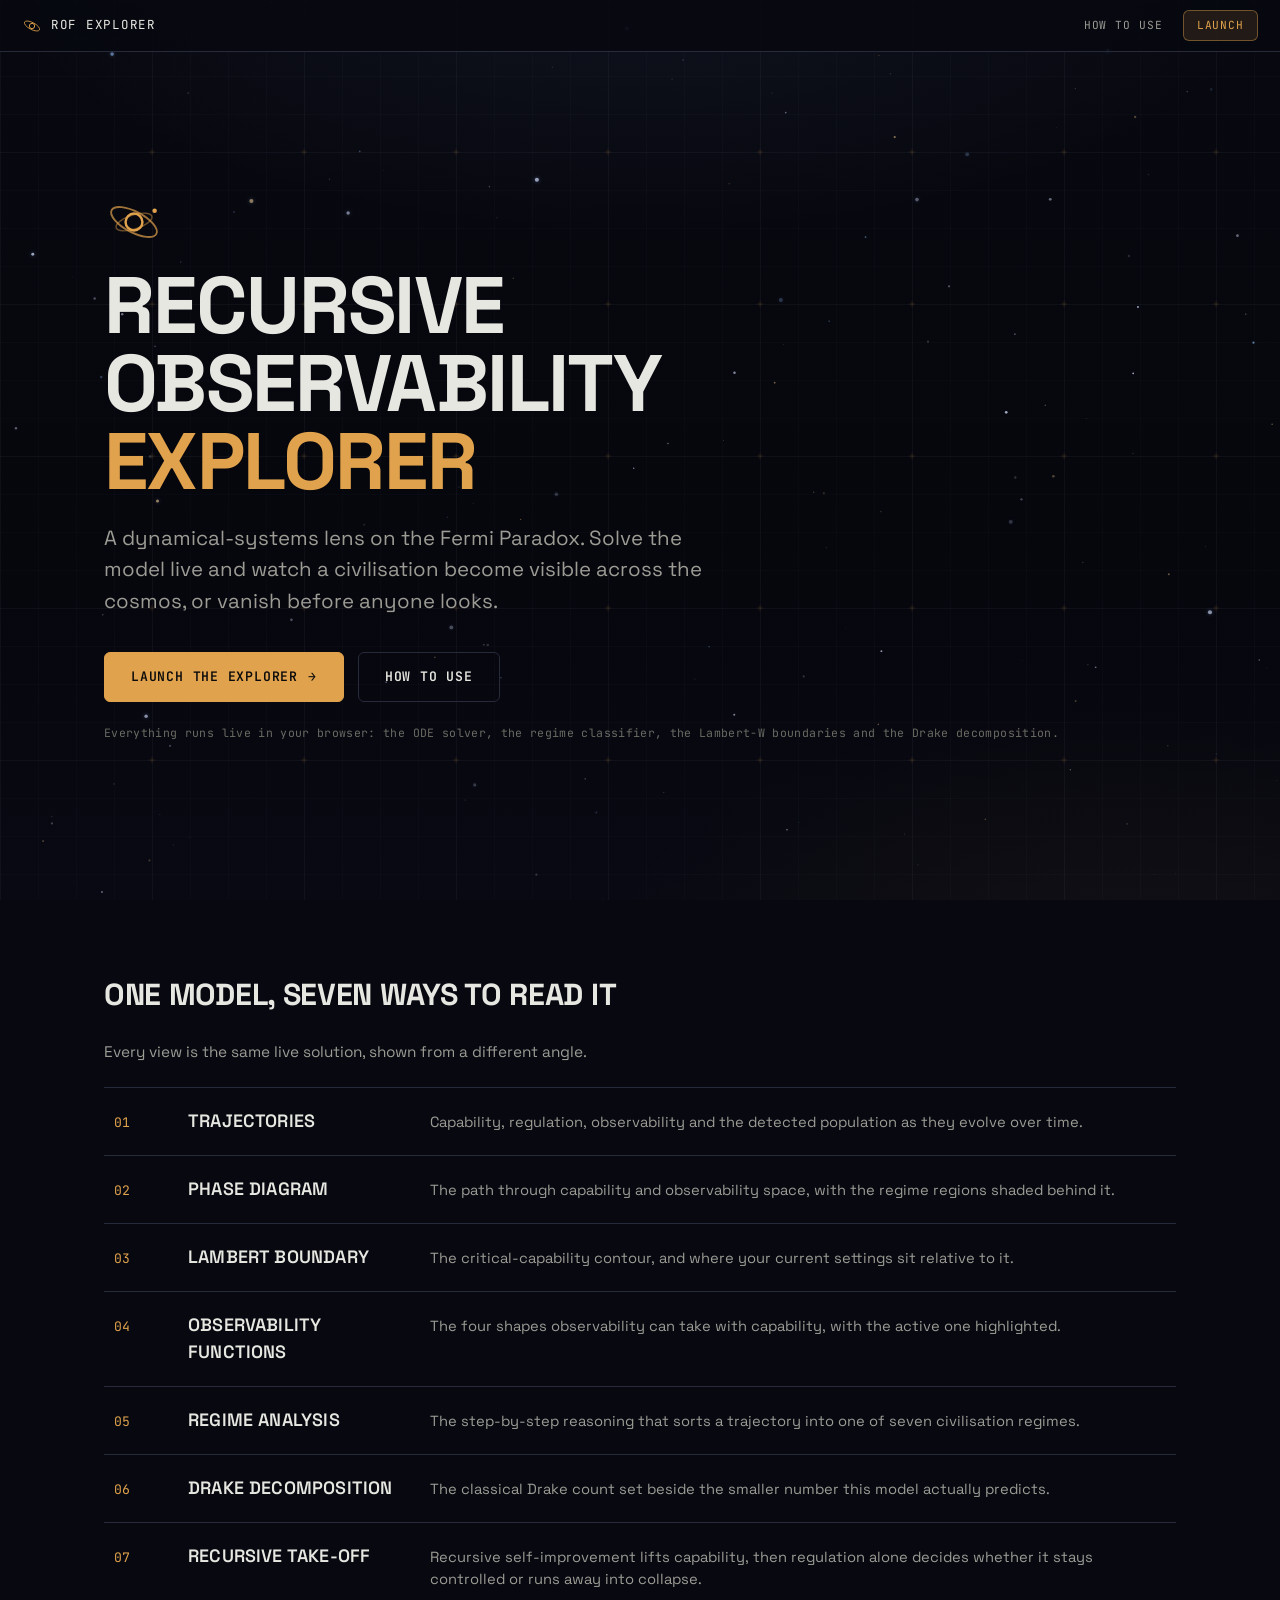
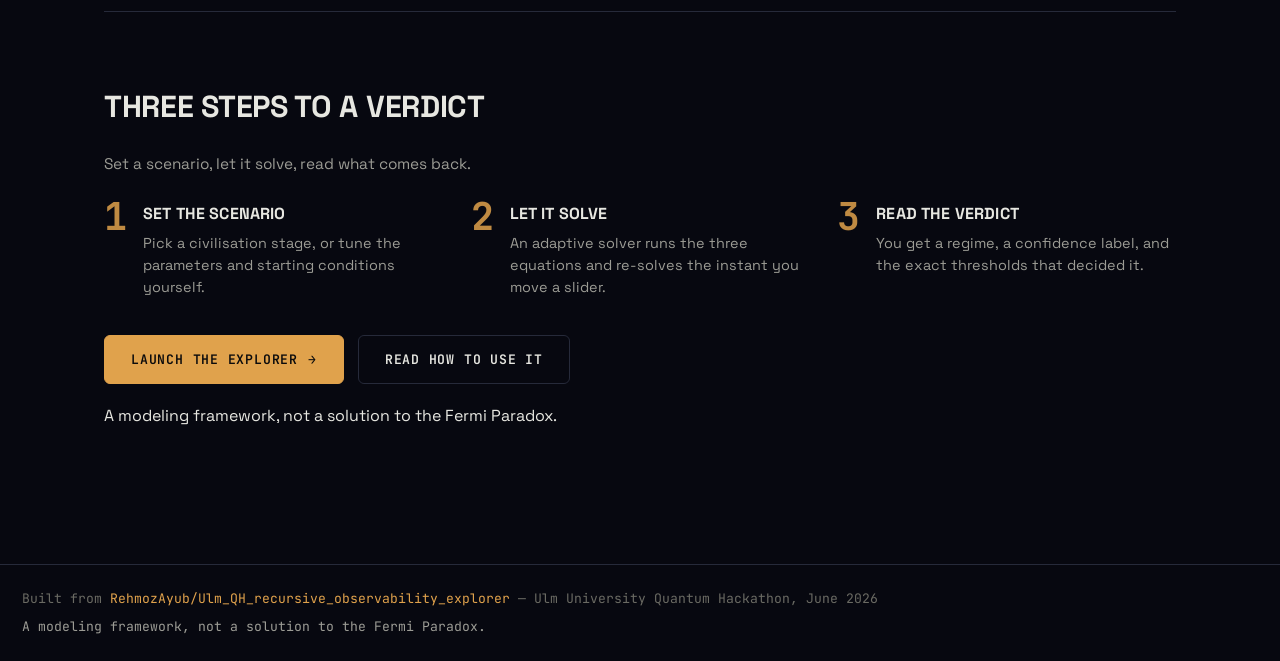
==== commit 02a3d41a: "Front page: seven views (add Recursive Take-off to the index) Co-Authored-By: Claude Opus 4.8 <norep" ====
--- a/web_version/index.html
+++ b/web_version/index.html
@@ -49,7 +49,7 @@
     <!-- WHAT YOU CAN DO — editorial index, not cards -->
     <section class="lsection">
       <div class="lsection-head reveal">
-        <h2 class="section-head">One model, six ways to read it</h2>
+        <h2 class="section-head">One model, seven ways to read it</h2>
         <p class="section-note">Every view is the same live solution, shown from a different angle.</p>
       </div>
       <ol class="index-list">
@@ -59,6 +59,7 @@
         <li class="index-row reveal"><span class="ix-num">04</span><span class="ix-name">Observability Functions</span><span class="ix-desc">The four shapes observability can take with capability, with the active one highlighted.</span></li>
         <li class="index-row reveal"><span class="ix-num">05</span><span class="ix-name">Regime Analysis</span><span class="ix-desc">The step-by-step reasoning that sorts a trajectory into one of seven civilisation regimes.</span></li>
         <li class="index-row reveal"><span class="ix-num">06</span><span class="ix-name">Drake Decomposition</span><span class="ix-desc">The classical Drake count set beside the smaller number this model actually predicts.</span></li>
+        <li class="index-row reveal"><span class="ix-num">07</span><span class="ix-name">Recursive Take-off</span><span class="ix-desc">Recursive self-improvement lifts capability, then regulation alone decides whether it stays controlled or runs away into collapse.</span></li>
       </ol>
     </section>
 
